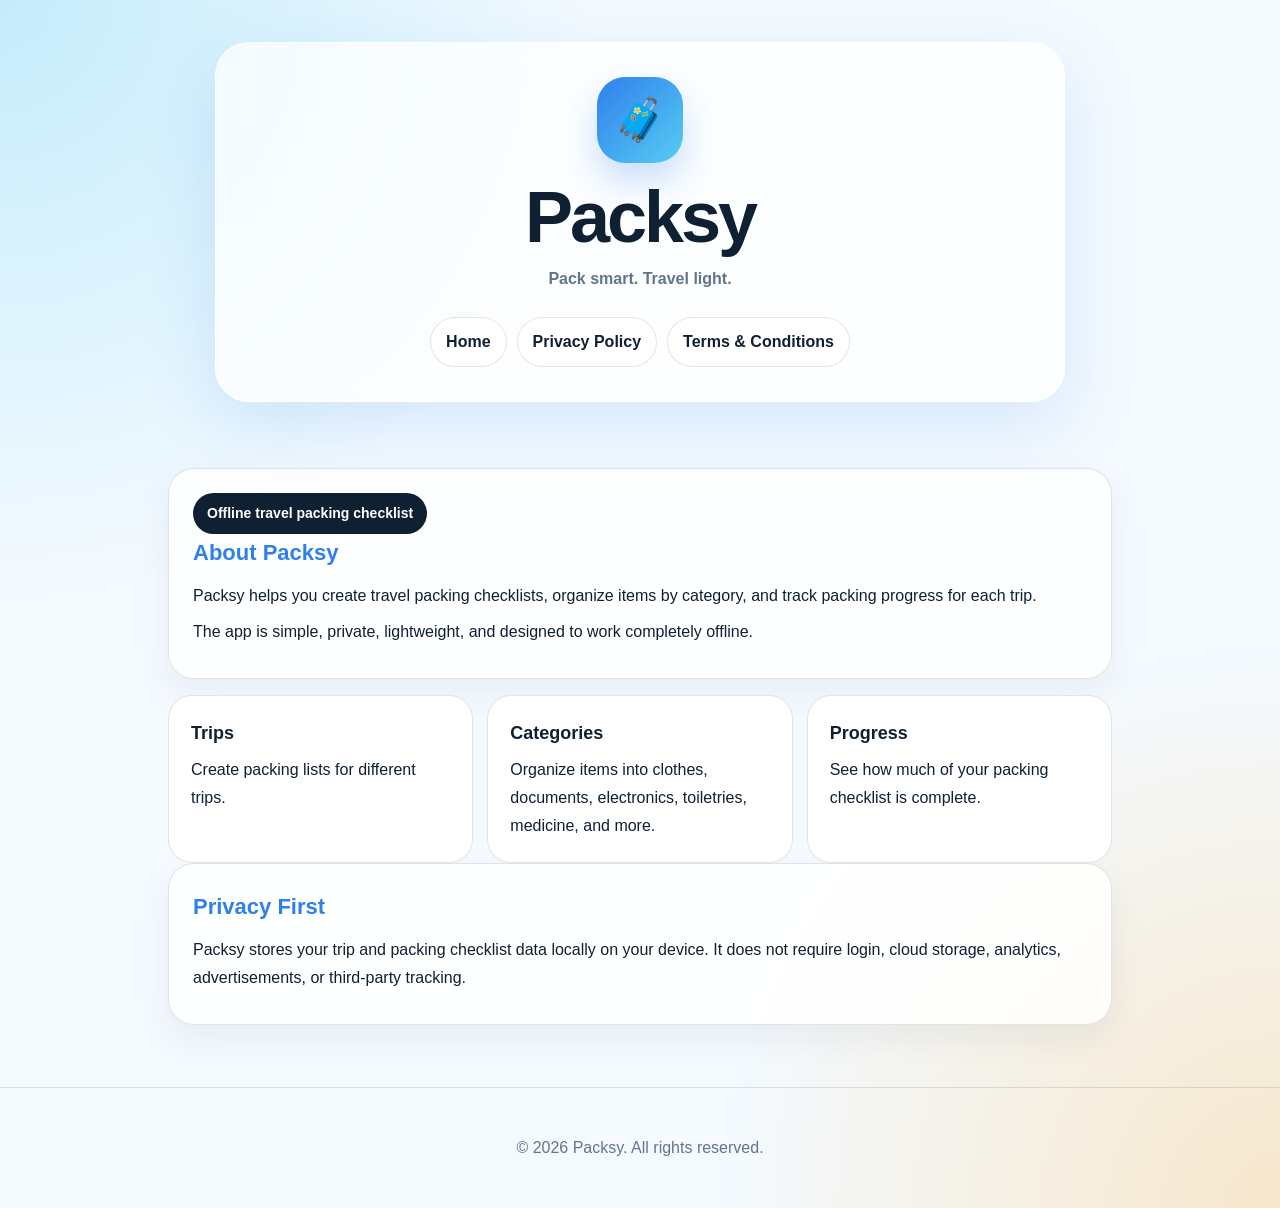
==== docs/index.html @ 780cb673 "Initial commit" ====
<!DOCTYPE html>
<html lang="en">
<head>
    <meta charset="UTF-8" />
    <meta name="viewport" content="width=device-width, initial-scale=1.0" />
    <title>Packsy</title>
    <link rel="stylesheet" href="styles.css" />
</head>
<body>
<header>
    <div class="hero">
        <div class="hero-mark">🧳</div>
        <h1>Packsy</h1>
        <p>Pack smart. Travel light.</p>
        <nav>
            <a href="index.html">Home</a>
            <a href="privacy-policy.html">Privacy Policy</a>
            <a href="terms-conditions.html">Terms & Conditions</a>
        </nav>
    </div>
</header>

<main>
    <section class="card">
        <span class="badge">Offline travel packing checklist</span>
        <h2>About Packsy</h2>
        <p>Packsy helps you create travel packing checklists, organize items by category, and track packing progress for each trip.</p>
        <p>The app is simple, private, lightweight, and designed to work completely offline.</p>
    </section>

    <section class="grid">
        <div class="feature"><strong>Trips</strong><span>Create packing lists for different trips.</span></div>
        <div class="feature"><strong>Categories</strong><span>Organize items into clothes, documents, electronics, toiletries, medicine, and more.</span></div>
        <div class="feature"><strong>Progress</strong><span>See how much of your packing checklist is complete.</span></div>
    </section>

    <section class="card">
        <h2>Privacy First</h2>
        <p>Packsy stores your trip and packing checklist data locally on your device. It does not require login, cloud storage, analytics, advertisements, or third-party tracking.</p>
    </section>
</main>

<footer>
    <p>© 2026 Packsy. All rights reserved.</p>
</footer>
</body>
</html>
---- docs/styles.css ----
:root {
  --blue: #2f80ed;
  --sky: #56ccf2;
  --orange: #ffb547;
  --dark: #102033;
  --light: #f4faff;
  --white: #ffffff;
  --muted: #63758a;
  --line: rgba(16, 32, 51, 0.12);
}

* {
  box-sizing: border-box;
}

body {
  margin: 0;
  font-family: Inter, Arial, Helvetica, sans-serif;
  background:
    radial-gradient(circle at top left, rgba(86, 204, 242, .30), transparent 34%),
    radial-gradient(circle at bottom right, rgba(255, 181, 71, .28), transparent 32%),
    var(--light);
  color: var(--dark);
  line-height: 1.75;
}

header {
  min-height: 340px;
  padding: 42px 20px;
  display: grid;
  place-items: center;
  text-align: center;
}

.hero {
  max-width: 850px;
  width: 100%;
  padding: 34px;
  background: rgba(255, 255, 255, .72);
  backdrop-filter: blur(14px);
  border: 1px solid rgba(255,255,255,.85);
  border-radius: 34px;
  box-shadow: 0 24px 70px rgba(47, 128, 237, .16);
}

.hero-mark {
  width: 86px;
  height: 86px;
  margin: 0 auto 18px;
  display: grid;
  place-items: center;
  border-radius: 28px;
  background: linear-gradient(135deg, var(--blue), var(--sky));
  color: white;
  font-size: 42px;
  box-shadow: 0 18px 34px rgba(47, 128, 237, .25);
}

h1 {
  margin: 0;
  font-size: clamp(38px, 7vw, 72px);
  letter-spacing: -3px;
  line-height: 1;
}

.hero p {
  margin: 12px auto 0;
  max-width: 620px;
  color: var(--muted);
  font-weight: 700;
}

nav {
  margin-top: 24px;
  display: flex;
  justify-content: center;
  gap: 10px;
  flex-wrap: wrap;
}

nav a {
  color: var(--dark);
  text-decoration: none;
  font-weight: 800;
  padding: 10px 15px;
  border-radius: 999px;
  background: white;
  border: 1px solid var(--line);
}

nav a:hover {
  border-color: var(--blue);
  color: var(--blue);
}

main {
  max-width: 980px;
  margin: 0 auto;
  padding: 24px 18px 46px;
}

.page-title {
  margin: 0 0 18px;
  font-size: 34px;
  letter-spacing: -1px;
}

.card {
  background: rgba(255,255,255,.86);
  border: 1px solid var(--line);
  border-radius: 26px;
  padding: 24px;
  margin-bottom: 16px;
  box-shadow: 0 14px 34px rgba(16, 32, 51, .06);
}

.card h2 {
  margin: 0 0 10px;
  color: var(--blue);
  font-size: 22px;
}

.card p {
  margin: 8px 0;
}

.grid {
  display: grid;
  grid-template-columns: repeat(3, 1fr);
  gap: 14px;
}

.feature {
  background: white;
  border: 1px solid var(--line);
  border-radius: 24px;
  padding: 22px;
}

.feature strong {
  display: block;
  font-size: 18px;
  margin-bottom: 6px;
}

.badge {
  display: inline-flex;
  align-items: center;
  gap: 8px;
  background: var(--dark);
  color: white;
  padding: 8px 14px;
  border-radius: 999px;
  font-size: 14px;
  font-weight: 800;
}

.summary-list {
  padding-left: 20px;
}

.summary-list li {
  margin-bottom: 8px;
}

footer {
  text-align: center;
  padding: 30px 18px;
  color: var(--muted);
  border-top: 1px solid var(--line);
}

@media (max-width: 760px) {
  header {
    min-height: 300px;
    padding: 26px 14px;
  }

  .hero {
    padding: 26px 18px;
    border-radius: 28px;
  }

  .grid {
    grid-template-columns: 1fr;
  }

  h1 {
    letter-spacing: -2px;
  }
}
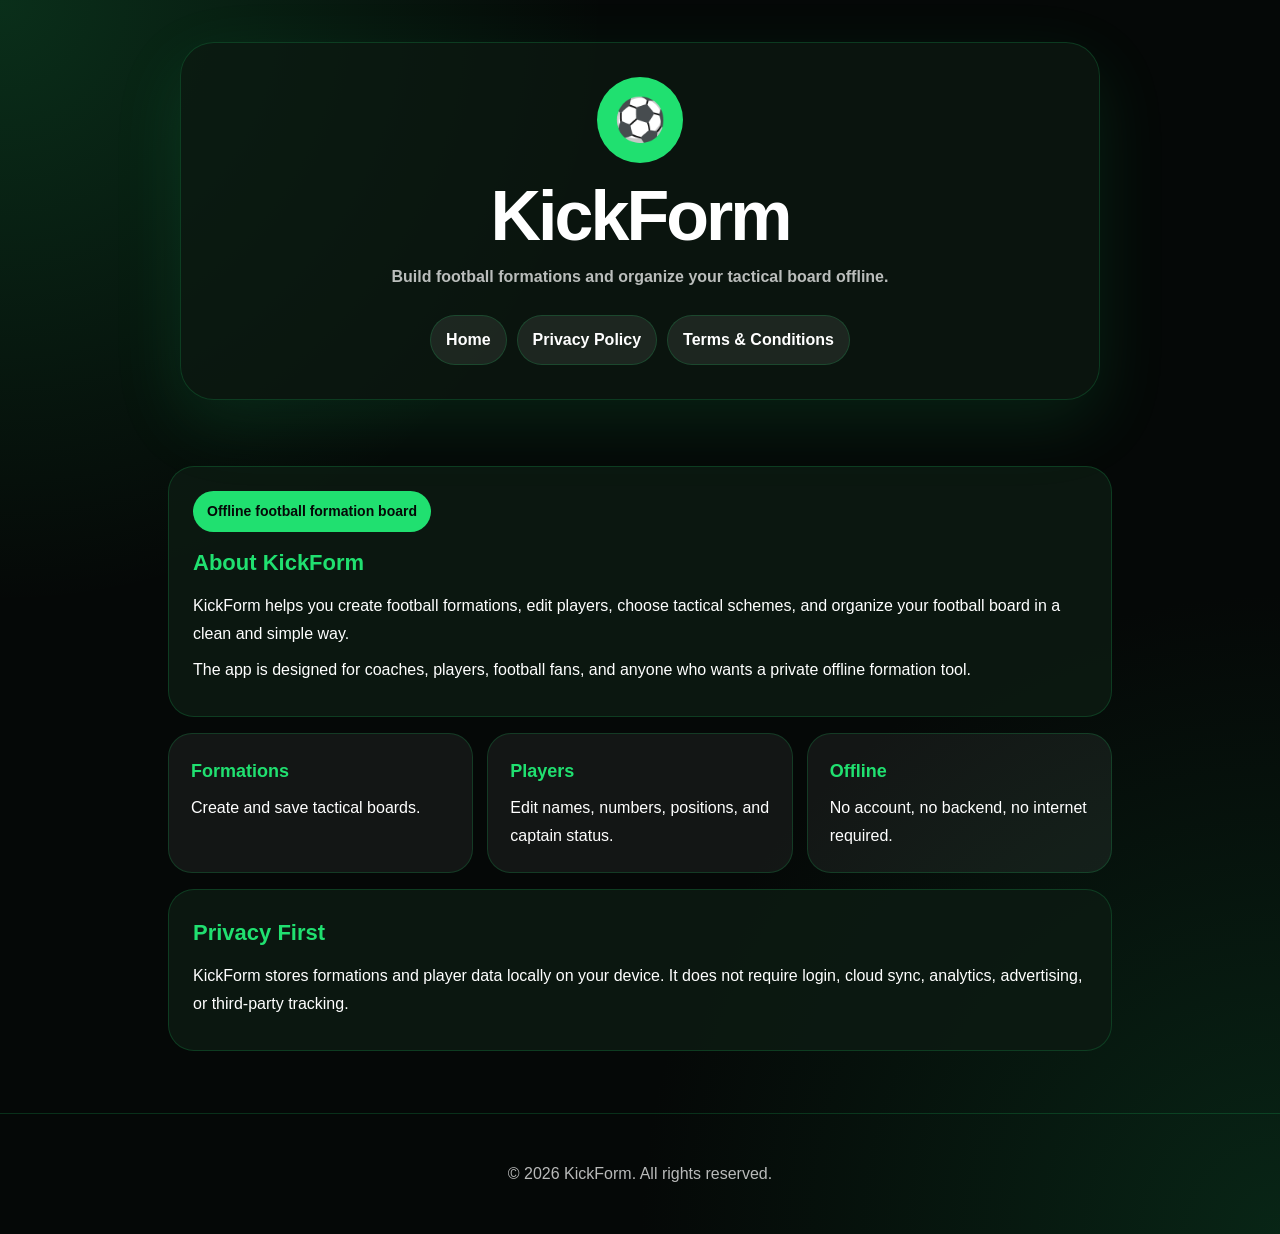
==== commit 2cd1e478: "pages" ====
--- a/docs/index.html
+++ b/docs/index.html
@@ -3,15 +3,15 @@
 <head>
     <meta charset="UTF-8" />
     <meta name="viewport" content="width=device-width, initial-scale=1.0" />
-    <title>Packsy</title>
+    <title>KickForm</title>
     <link rel="stylesheet" href="styles.css" />
 </head>
 <body>
 <header>
     <div class="hero">
-        <div class="hero-mark">🧳</div>
-        <h1>Packsy</h1>
-        <p>Pack smart. Travel light.</p>
+        <div class="logo-mark">⚽</div>
+        <h1>KickForm</h1>
+        <p>Build football formations and organize your tactical board offline.</p>
         <nav>
             <a href="index.html">Home</a>
             <a href="privacy-policy.html">Privacy Policy</a>
@@ -22,26 +22,26 @@
 
 <main>
     <section class="card">
-        <span class="badge">Offline travel packing checklist</span>
-        <h2>About Packsy</h2>
-        <p>Packsy helps you create travel packing checklists, organize items by category, and track packing progress for each trip.</p>
-        <p>The app is simple, private, lightweight, and designed to work completely offline.</p>
+        <span class="badge">Offline football formation board</span>
+        <h2>About KickForm</h2>
+        <p>KickForm helps you create football formations, edit players, choose tactical schemes, and organize your football board in a clean and simple way.</p>
+        <p>The app is designed for coaches, players, football fans, and anyone who wants a private offline formation tool.</p>
     </section>
 
     <section class="grid">
-        <div class="feature"><strong>Trips</strong><span>Create packing lists for different trips.</span></div>
-        <div class="feature"><strong>Categories</strong><span>Organize items into clothes, documents, electronics, toiletries, medicine, and more.</span></div>
-        <div class="feature"><strong>Progress</strong><span>See how much of your packing checklist is complete.</span></div>
+        <div class="feature"><strong>Formations</strong><span>Create and save tactical boards.</span></div>
+        <div class="feature"><strong>Players</strong><span>Edit names, numbers, positions, and captain status.</span></div>
+        <div class="feature"><strong>Offline</strong><span>No account, no backend, no internet required.</span></div>
     </section>
 
     <section class="card">
         <h2>Privacy First</h2>
-        <p>Packsy stores your trip and packing checklist data locally on your device. It does not require login, cloud storage, analytics, advertisements, or third-party tracking.</p>
+        <p>KickForm stores formations and player data locally on your device. It does not require login, cloud sync, analytics, advertising, or third-party tracking.</p>
     </section>
 </main>
 
 <footer>
-    <p>© 2026 Packsy. All rights reserved.</p>
+    <p>© 2026 KickForm. All rights reserved.</p>
 </footer>
 </body>
 </html>
--- a/docs/styles.css
+++ b/docs/styles.css
@@ -1,71 +1,68 @@
 :root {
-  --blue: #2f80ed;
-  --sky: #56ccf2;
-  --orange: #ffb547;
-  --dark: #102033;
-  --light: #f4faff;
+  --green: #20e070;
+  --dark: #07130d;
+  --black: #050807;
+  --field: #0b3d22;
+  --card: #0d1a12;
   --white: #ffffff;
-  --muted: #63758a;
-  --line: rgba(16, 32, 51, 0.12);
+  --muted: rgba(255,255,255,.72);
+  --line: rgba(32,224,112,.18);
 }
 
-* {
-  box-sizing: border-box;
-}
+* { box-sizing: border-box; }
 
 body {
   margin: 0;
   font-family: Inter, Arial, Helvetica, sans-serif;
   background:
-    radial-gradient(circle at top left, rgba(86, 204, 242, .30), transparent 34%),
-    radial-gradient(circle at bottom right, rgba(255, 181, 71, .28), transparent 32%),
-    var(--light);
-  color: var(--dark);
+    radial-gradient(circle at top left, rgba(32,224,112,.18), transparent 34%),
+    radial-gradient(circle at bottom right, rgba(11,61,34,.55), transparent 36%),
+    var(--black);
+  color: var(--white);
   line-height: 1.75;
 }
 
 header {
-  min-height: 340px;
-  padding: 42px 20px;
+  padding: 42px 18px;
+  min-height: 330px;
   display: grid;
   place-items: center;
   text-align: center;
 }
 
 .hero {
-  max-width: 850px;
   width: 100%;
-  padding: 34px;
-  background: rgba(255, 255, 255, .72);
-  backdrop-filter: blur(14px);
-  border: 1px solid rgba(255,255,255,.85);
+  max-width: 920px;
+  padding: 34px 24px;
+  background: rgba(13,26,18,.76);
+  border: 1px solid var(--line);
   border-radius: 34px;
-  box-shadow: 0 24px 70px rgba(47, 128, 237, .16);
+  box-shadow: 0 24px 70px rgba(32,224,112,.12);
 }
 
-.hero-mark {
+.logo-mark {
   width: 86px;
   height: 86px;
   margin: 0 auto 18px;
   display: grid;
   place-items: center;
-  border-radius: 28px;
-  background: linear-gradient(135deg, var(--blue), var(--sky));
-  color: white;
+  border-radius: 50%;
+  background: var(--green);
+  color: var(--black);
   font-size: 42px;
-  box-shadow: 0 18px 34px rgba(47, 128, 237, .25);
+  font-weight: 900;
 }
 
 h1 {
   margin: 0;
-  font-size: clamp(38px, 7vw, 72px);
+  font-size: clamp(38px, 7vw, 70px);
   letter-spacing: -3px;
   line-height: 1;
 }
 
 .hero p {
+  max-width: 650px;
   margin: 12px auto 0;
-  max-width: 620px;
   color: var(--muted);
   font-weight: 700;
 }
@@ -79,18 +76,18 @@
 }
 
 nav a {
-  color: var(--dark);
+  color: var(--white);
   text-decoration: none;
-  font-weight: 800;
+  font-weight: 900;
   padding: 10px 15px;
   border-radius: 999px;
-  background: white;
+  background: rgba(255,255,255,.08);
   border: 1px solid var(--line);
 }
 
 nav a:hover {
-  border-color: var(--blue);
-  color: var(--blue);
+  background: var(--green);
+  color: var(--black);
 }
 
 main {
@@ -99,39 +96,42 @@
   padding: 24px 18px 46px;
 }
 
-.page-title {
-  margin: 0 0 18px;
-  font-size: 34px;
-  letter-spacing: -1px;
-}
-
 .card {
-  background: rgba(255,255,255,.86);
+  background: rgba(13,26,18,.9);
   border: 1px solid var(--line);
   border-radius: 26px;
   padding: 24px;
   margin-bottom: 16px;
-  box-shadow: 0 14px 34px rgba(16, 32, 51, .06);
 }
 
 .card h2 {
   margin: 0 0 10px;
-  color: var(--blue);
+  color: var(--green);
   font-size: 22px;
 }
 
-.card p {
-  margin: 8px 0;
+.card p { margin: 8px 0; }
+
+.badge {
+  display: inline-flex;
+  background: var(--green);
+  color: var(--black);
+  padding: 8px 14px;
+  border-radius: 999px;
+  font-size: 14px;
+  font-weight: 900;
+  margin-bottom: 12px;
 }
 
 .grid {
   display: grid;
   grid-template-columns: repeat(3, 1fr);
   gap: 14px;
+  margin-bottom: 16px;
 }
 
 .feature {
-  background: white;
+  background: rgba(255,255,255,.06);
   border: 1px solid var(--line);
   border-radius: 24px;
   padding: 22px;
@@ -139,29 +139,13 @@
 
 .feature strong {
   display: block;
+  color: var(--green);
   font-size: 18px;
   margin-bottom: 6px;
 }
 
-.badge {
-  display: inline-flex;
-  align-items: center;
-  gap: 8px;
-  background: var(--dark);
-  color: white;
-  padding: 8px 14px;
-  border-radius: 999px;
-  font-size: 14px;
-  font-weight: 800;
-}
-
-.summary-list {
-  padding-left: 20px;
-}
-
-.summary-list li {
-  margin-bottom: 8px;
-}
+.summary-list { padding-left: 20px; }
+.summary-list li { margin-bottom: 8px; }
 
 footer {
   text-align: center;
@@ -171,21 +155,8 @@
 }
 
 @media (max-width: 760px) {
-  header {
-    min-height: 300px;
-    padding: 26px 14px;
-  }
-
-  .hero {
-    padding: 26px 18px;
-    border-radius: 28px;
-  }
-
-  .grid {
-    grid-template-columns: 1fr;
-  }
-
-  h1 {
-    letter-spacing: -2px;
-  }
+  header { min-height: 300px; padding: 26px 14px; }
+  .hero { padding: 26px 18px; border-radius: 28px; }
+  .grid { grid-template-columns: 1fr; }
+  h1 { letter-spacing: -2px; }
 }
